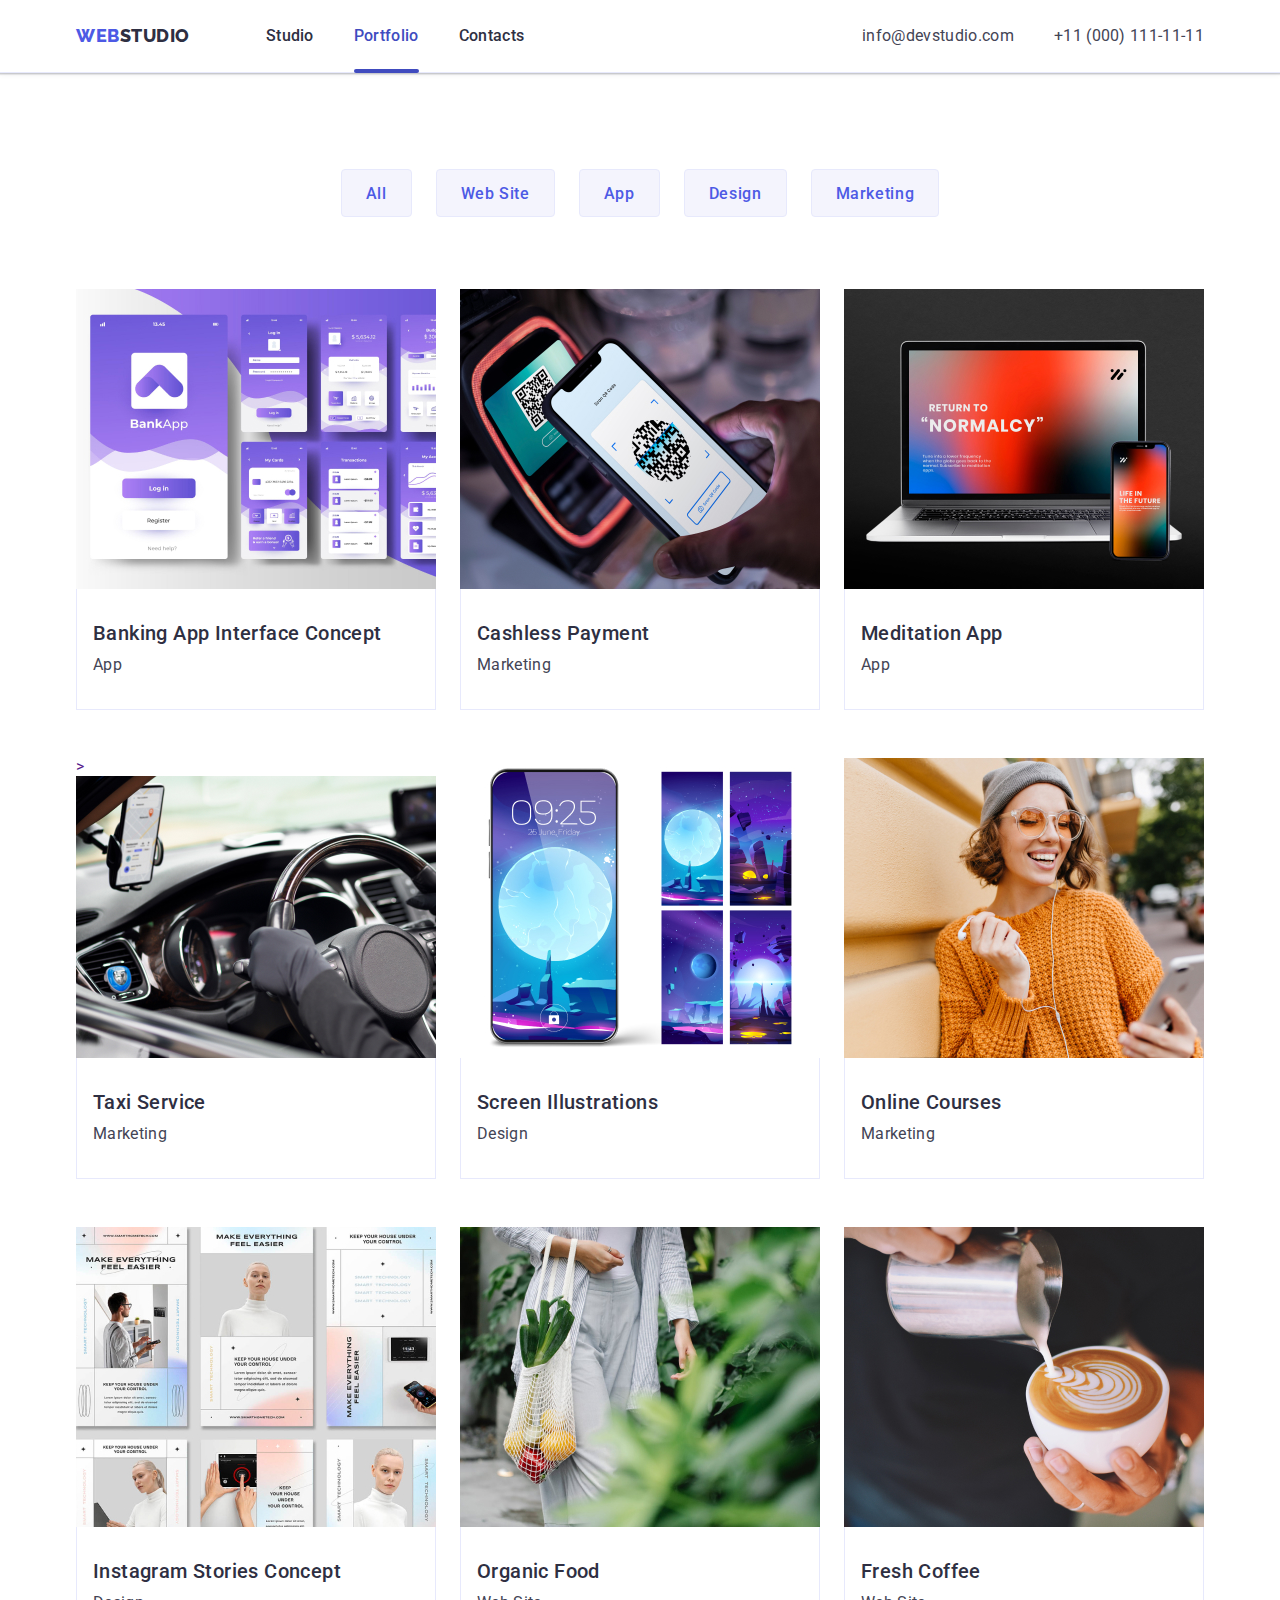
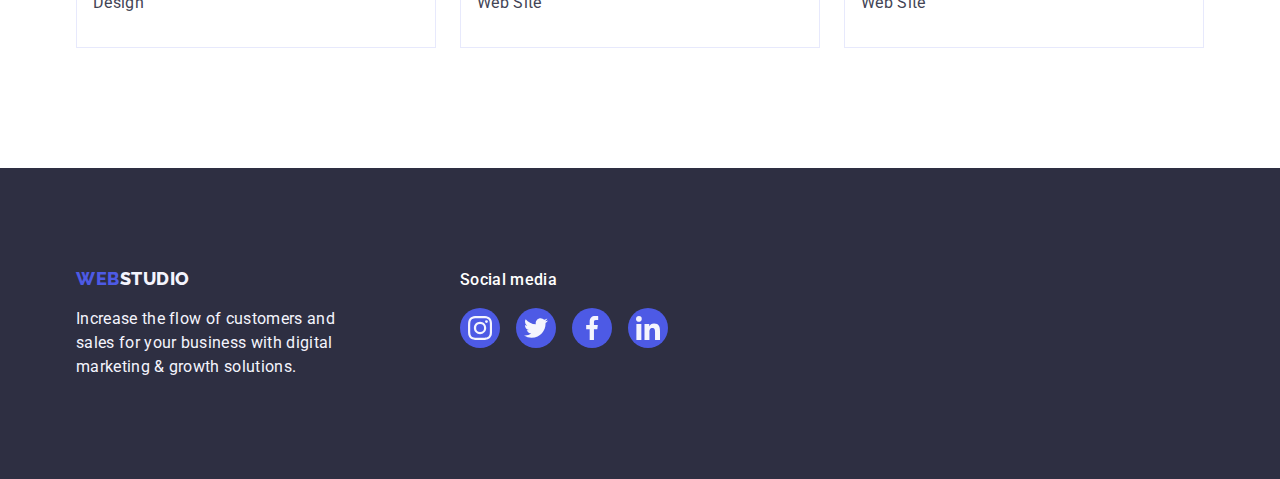
==== portfolio.html @ 95d9a25d "Initial commit" ====
<!DOCTYPE html>
<html lang="en">
  <head>
    <meta charset="UTF-8" />
    <meta http-equiv="X-UA-Compatible" content="IE=edge" />
    <meta name="viewport" content="width=device-width, initial-scale=1.0" />
    <link rel="preconnect" href="https://fonts.googleapis.com" />
    <link rel="preconnect" href="https://fonts.gstatic.com" crossorigin />
    <link
      href="https://fonts.googleapis.com/css2?family=Raleway:wght@800&family=Roboto:wght@400;500;700&display=swap"
      rel="stylesheet"
    />
    <link
      rel="stylesheet"
      href="https://cdnjs.cloudflare.com/ajax/libs/modern-normalize/0.6.0/modern-normalize.min.css"
    />

    <link rel="stylesheet" href="css/styles.css" />
    <title>Web Studio</title>
  </head>
  <body>
    <header class="theheader">
      <div class="index-header container">
        <nav class="index-nav">
          <a href="./index.html" class="logo link"
            >Web<span class="logo-studio-header">Studio</span></a
          >
          <ul class="nav-menu list">
            <li>
              <a href="./index.html" class="nav-list-item link">Studio</a>
            </li>

            <li>
              <a href="./portfolio.html" class="nav-list-item link activepage"
                >Portfolio</a
              >
            </li>

            <li>
              <a href="" class="nav-list-item link">Contacts</a>
            </li>
          </ul>
        </nav>
        <address class="addr">
          <ul class="adresse list">
            <li>
              <a href="mailto:info@devstudio.com" class="contact-list-item link"
                >info@devstudio.com</a
              >
            </li>

            <li>
              <a href="tel:+110001111111" class="contact-list-item link"
                >+11 (000) 111-11-11</a
              >
            </li>
          </ul>
        </address>
      </div>
    </header>
    <main>
      <section class="portfolio-main-section">
        <div class="container">
          <h1 class="visually-hidden">portfolio buttons</h1>
          <ul class="portfolio-button-menu list">
            <li>
              <button type="button" class="portfolio-button">All</button>
            </li>
            <li>
              <button type="button" class="portfolio-button">Web Site</button>
            </li>
            <li>
              <button type="button" class="portfolio-button">App</button>
            </li>
            <li>
              <button type="button" class="portfolio-button">Design</button>
            </li>
            <li>
              <button type="button" class="portfolio-button">Marketing</button>
            </li>
          </ul>
          <ul class="portfolio-list list">
            <li class="portfolio-list-item" tabindex="0">
              <a href="" class="portfolio-card link"
                ><div class="imgtocover">
                  <img src="./images/pf-1.jpg" alt="Banking App" width="360" />

                  <p class="bluebox-text">
                    14 Stylish and User-Friendly App Design Concepts · Task
                    Manager App · Calorie Tracker App · Exotic Fruit Ecommerce
                    App · Cloud Storage App
                  </p>
                </div>
                <div class="portfolio-item-txt">
                  <h2 class="portfolio-name">Banking App Interface Concept</h2>
                  <p class="portfolio-description">App</p>
                </div>
              </a>
            </li>
            <li class="portfolio-list-item" tabindex="0">
              <a href="" class="portfolio-card link"
                ><div class="imgtocover">
                  <img src="./images/pf-2.jpg" alt="QR Payment" width="360" />

                  <p class="bluebox-text">
                    14 Stylish and User-Friendly App Design Concepts · Task
                    Manager App · Calorie Tracker App · Exotic Fruit Ecommerce
                    App · Cloud Storage App
                  </p>
                </div>
                <div class="portfolio-item-txt">
                  <h2 class="portfolio-name">Cashless Payment</h2>
                  <p class="portfolio-description">Marketing</p>
                </div></a
              >
            </li>
            <li class="portfolio-list-item" tabindex="0">
              <a href="" class="portfolio-card link"
                ><div class="imgtocover">
                  <img
                    src="./images/pf-3.jpg"
                    alt="Notebook and phone with Meditation App"
                    width="360"
                  />

                  <p class="bluebox-text">
                    14 Stylish and User-Friendly App Design Concepts · Task
                    Manager App · Calorie Tracker App · Exotic Fruit Ecommerce
                    App · Cloud Storage App
                  </p>
                </div>
                <div class="portfolio-item-txt">
                  <h2 class="portfolio-name">Meditation App</h2>
                  <p class="portfolio-description">App</p>
                </div></a
              >
            </li>
            <li class="portfolio-list-item" tabindex="0">
              <a href="" class="portfolio-card link">
                <div class="imgtocover">
                  >
                  <img
                    src="./images/pf-4.jpg"
                    alt="Driver`s seat"
                    width="360"
                  />
                  <p class="bluebox-text">
                    14 Stylish and User-Friendly App Design Concepts · Task
                    Manager App · Calorie Tracker App · Exotic Fruit Ecommerce
                    App · Cloud Storage App
                  </p>
                </div>
                <div class="portfolio-item-txt">
                  <h2 class="portfolio-name">Taxi Service</h2>
                  <p class="portfolio-description">Marketing</p>
                </div></a
              >
            </li>
            <li class="portfolio-list-item" tabindex="0">
              <a href="" class="portfolio-card link"
                ><div class="imgtocover">
                  <img
                    src="./images/pf-5.jpg"
                    alt="Phone wallpapers with Moon"
                    width="360"
                  />

                  <p class="bluebox-text">
                    14 Stylish and User-Friendly App Design Concepts · Task
                    Manager App · Calorie Tracker App · Exotic Fruit Ecommerce
                    App · Cloud Storage App
                  </p>
                </div>
                <div class="portfolio-item-txt">
                  <h2 class="portfolio-name">Screen Illustrations</h2>
                  <p class="portfolio-description">Design</p>
                </div></a
              >
            </li>
            <li class="portfolio-list-item" tabindex="0">
              <a href="" class="portfolio-card link"
                ><div class="imgtocover">
                  <img
                    src="./images/pf-6.jpg"
                    alt="Woman in orange"
                    width="360"
                  />

                  <p class="bluebox-text">
                    14 Stylish and User-Friendly App Design Concepts · Task
                    Manager App · Calorie Tracker App · Exotic Fruit Ecommerce
                    App · Cloud Storage App
                  </p>
                </div>
                <div class="portfolio-item-txt">
                  <h2 class="portfolio-name">Online Courses</h2>
                  <p class="portfolio-description">Marketing</p>
                </div></a
              >
            </li>
            <li class="portfolio-list-item" tabindex="0">
              <a href="" class="portfolio-card link"
                ><div class="imgtocover">
                  <img
                    src="./images/pf-7.jpg"
                    alt="6 photos of stories concept"
                    width="360"
                  />

                  <p class="bluebox-text">
                    14 Stylish and User-Friendly App Design Concepts · Task
                    Manager App · Calorie Tracker App · Exotic Fruit Ecommerce
                    App · Cloud Storage App
                  </p>
                </div>
                <div class="portfolio-item-txt">
                  <h2 class="portfolio-name">Instagram Stories Concept</h2>
                  <p class="portfolio-description">Design</p>
                </div></a
              >
            </li>
            <li class="portfolio-list-item" tabindex="0">
              <a href="" class="portfolio-card link">
                <div class="imgtocover">
                  <img
                    src="./images/pf-8.jpg"
                    alt="Woman with vegetables"
                    width="360"
                  />

                  <p class="bluebox-text">
                    14 Stylish and User-Friendly App Design Concepts · Task
                    Manager App · Calorie Tracker App · Exotic Fruit Ecommerce
                    App · Cloud Storage App
                  </p>
                </div>
                <div class="portfolio-item-txt">
                  <h2 class="portfolio-name">Organic Food</h2>
                  <p class="portfolio-description">Web Site</p>
                </div></a
              >
            </li>
            <li class="portfolio-list-item" tabindex="0">
              <a href="" class="portfolio-card link"
                ><div class="imgtocover">
                  <img
                    src="./images/pf-9.jpg"
                    alt="Barista pouring milk in coffee"
                    width="360"
                  />

                  <p class="bluebox-text">
                    14 Stylish and User-Friendly App Design Concepts · Task
                    Manager App · Calorie Tracker App · Exotic Fruit Ecommerce
                    App · Cloud Storage App
                  </p>
                </div>
                <div class="portfolio-item-txt">
                  <h2 class="portfolio-name">Fresh Coffee</h2>
                  <p class="portfolio-description">Web Site</p>
                </div></a
              >
            </li>
          </ul>
        </div>
      </section>
    </main>
    <footer class="bottom">
      <div class="index-footer container">
        <!-- <ul class="footer-list list"> -->
        <div class="par1footer">
          <a href="./index.html" class="logo link"
            >Web<span class="logo-studio-footer">Studio</span></a
          >
          <p class="bottom-text">
            Increase the flow of customers and sales for your business with
            digital marketing & growth solutions.
          </p>
        </div>
        <div class="social-media-footer">
          <p class="social-media-title">Social media</p>
          <ul class="social-list social-bottom list">
            <li class="social-list-item">
              <a class="social-circle bottom-circle" href="">
                <svg class="social-team-icon icon" width="24" height="24">
                  <use href="./images/icons.svg#icon-instagram-2"></use></svg
              ></a>
            </li>
            <li class="social-list-item">
              <a class="social-circle bottom-circle" href="">
                <svg class="social-team-icon icon" width="24" height="24">
                  <use href="./images/icons.svg#icon-twitter-1"></use></svg
              ></a>
            </li>
            <li class="social-list-item">
              <a class="social-circle bottom-circle" href="">
                <svg class="social-team-icon icon" width="24" height="24">
                  <use href="./images/icons.svg#icon-facebook-1"></use></svg
              ></a>
            </li>
            <li class="social-list-item">
              <a class="social-circle bottom-circle" href="">
                <svg class="social-team-icon icon" width="24" height="24">
                  <use href="./images/icons.svg#icon-linkedin-1"></use></svg
              ></a>
            </li>
          </ul>
        </div>
      </div>
    </footer>
  </body>
</html>
---- css/styles.css ----
:root {
  --main-text-color: #434455;
  --accent-color: #2e2f42;
  --whity-color: #ffffff;
  --greyish-color: #f4f4fd;
  --hover-color: #404bbf;
  --logolike-color: #4d5ae5;
  --border-color: #e7e9fc;
  --customer-color: #8e8f99;
  --social-green: #31d0aa;
}
body {
  font-family: "Roboto", sans-serif;
  background-color: var(--whity-color);
  color: var(--main-text-color);
}
h1,
h2,
h3,
p {
  margin: 0;
  padding: 0;
}

img {
  display: block;
}
.list {
  list-style-type: none;
  margin: 0;
  padding: 0;
}

.link {
  text-decoration: none;
  display: block;
}
.container {
  width: 1158px;
  margin: 0 auto;
  padding-left: 15px;
  padding-right: 15px;
}
.visually-hidden {
  position: absolute;
  width: 1px;
  height: 1px;
  margin: -1px;
  border: 0;
  padding: 0;

  white-space: nowrap;
  clip-path: inset(100%);
  clip: rect(0 0 0 0);
  overflow: hidden;
}
/* header styling */

.theheader {
  border-bottom: 1px solid var(--border-color);
  box-shadow: 0px 2px 1px rgba(46, 47, 66, 0.08),
    0px 1px 1px rgba(46, 47, 66, 0.16), 0px 1px 6px rgba(46, 47, 66, 0.08);
}
.index-header {
  display: flex;
  align-items: center;
}
.logo {
  margin-right: 76px;
}
.index-nav {
  display: flex;
  align-items: center;
  flex-grow: 1;
}
.nav-menu,
.adresse {
  display: flex;
  gap: 40px;
}

.addresse {
  display: flex;
  gap: 40px;
  justify-content: flex-end;
}

nav {
  display: flex;
}
.logo {
  font-family: "Raleway", sans-serif;
  font-weight: 800;
  font-size: 18px;
  line-height: 1.17;
  text-transform: uppercase;
  color: var(--logolike-color);
  list-style-type: none;
  letter-spacing: 0.03em;
}
.logo-studio-header {
  color: var(--accent-color);
}

.nav-list-item {
  font-weight: 500;
  font-size: 16px;
  line-height: 1.5;
  letter-spacing: 0.02em;
  color: var(--accent-color);
  padding: 24px 0;
  transition: color 250ms;
  transition-timing-function: cubic-bezier(0.4, 0, 0.2, 1);
}
.activepage {
  color: var(--hover-color);
  position: relative;
}

.activepage::after {
  position: absolute;
  content: "";
  left: 0;
  bottom: -1px;
  width: 100%;
  height: 4px;
  background-color: var(--hover-color);
  border-radius: 2px;
}

.nav-list-item:hover,
.nav-list-item:focus,
.contact-list-item:hover,
.contact-list-item:focus {
  color: var(--hover-color);
}

.contact-list-item {
  font-size: 16px;
  line-height: 1.5;
  letter-spacing: 0.02em;
  color: var(--main-text-color);
  padding: 24px 0;
  transition: color 250ms;
  transition-timing-function: cubic-bezier(0.4, 0, 0.2, 1);
}

.addr {
  font-style: normal;
}
/* main styling index*/
/*section 1 index SOLUTIONS*/
.solutions {
  background: linear-gradient(rgba(46, 47, 66, 0.7), rgba(46, 47, 66, 0.7)),
    url(../images/people-office.jpg);
  background-repeat: no-repeat;
  background-position: center;
  background-color: var(--accent-color);
  background-size: cover;
  text-align: center;
  padding: 188px 0;
  max-width: 1440px;
  margin: 0 auto;
}

.solutions-title {
  font-size: 56px;
  line-height: 1.07;
  color: var(--whity-color);
  letter-spacing: 0.02em;
  max-width: 496px;
  text-align: center;
  margin: auto;
}
.solutions-button {
  color: var(--whity-color);
  background-color: var(--logolike-color);
  font-family: inherit;
  font-size: 16px;
  font-weight: 500;
  line-height: 1.5;
  letter-spacing: 0.04em;
  border-radius: 4px;
  cursor: pointer;
  min-width: 169px;
  height: 56px;
  display: block;
  border: none;
  margin: 48px auto 0 auto;
  transition: background-color 250ms;
  transition-timing-function: cubic-bezier(0.4, 0, 0.2, 1);
}
.solutions-button:hover,
.solutions-button:focus {
  background-color: var(--hover-color);
}
/*section 2 index*/
.values {
  padding: 120px 0;
}
.values-list {
  display: flex;
  gap: 24px;
}

.values-list-item {
  flex-basis: calc((100% - 72px) / 4);
}

.box-for-icon {
  width: 264px;
  height: 112px;
  background: var(--greyish-color);
  border-radius: 4px;
  margin-bottom: 8px;
  display: flex;
  justify-content: center;
  align-items: center;
}

.icon {
  display: block;
}
.values-title {
  font-weight: 500;
  font-size: 20px;
  line-height: 1.2;
  letter-spacing: 0.02em;
  color: var(--accent-color);
  margin-bottom: 8px;
}
.values-text {
  font-size: 16px;
  line-height: 1.5;
  letter-spacing: 0.02em;
}

/*section 3 index*/
.what-we-do {
  padding-bottom: 120px;
}
.htitle {
  font-weight: 700;
  font-size: 36px;
  line-height: 1.11;
  text-align: center;
  letter-spacing: 0.02em;
  text-transform: capitalize;
  color: var(--accent-color);
  margin-bottom: 72px;
}
.what-we-do-list {
  display: flex;
  gap: 24px;
}

.what-we-do-list-item {
  flex-basis: calc((100% - 48px) / 3);
}

/*section 4 index*/
.team {
  background-color: var(--greyish-color);
  padding: 120px 0;
}

.team-card {
  background-color: var(--whity-color);
  box-shadow: 0px 1px 6px rgba(46, 47, 66, 0.08),
    0px 1px 1px rgba(46, 47, 66, 0.16), 0px 2px 1px rgba(46, 47, 66, 0.08);
  border-radius: 0px 0px 4px 4px;
  width: calc((100% - 72px) / 4);
}
.team-card-list {
  display: flex;
  gap: 24px;
}

.team-card-txt {
  padding: 32px 0;
}
.team-name {
  font-weight: 500;
  font-size: 20px;
  line-height: 1.2;
  text-align: center;
  letter-spacing: 0.02em;
  color: var(--accent-color);
  margin-bottom: 8px;
}

.team-position {
  font-family: "Roboto";
  font-size: 16px;
  line-height: 1.5;
  text-align: center;
  letter-spacing: 0.02em;
  margin-bottom: 8px;
}
.social-list {
  display: flex;
  gap: 24px;
  justify-content: center;
}
.social-circle {
  width: 100%;
  height: 100%;

  border-radius: 50%;
  background-color: var(--logolike-color);
  transition: background-color 250ms;
  transition-timing-function: cubic-bezier(0.4, 0, 0.2, 1);

  display: flex;
  justify-content: center;
  align-items: center;
}
.social-list-item {
  width: 40px;
  height: 40px;
}

.team-circle:hover,
.team-circle:focus {
  background-color: var(--hover-color);
}

.social-team-icon {
  fill: var(--greyish-color);
}

/*section 5 index */
.customers {
  padding: 120px 0;
}
.customers-list {
  display: flex;
  gap: 24px;
}
.customers-list-item {
  height: 88px;
  width: calc((100% - 120px) / 6);
}
.customers-box {
  height: 100%;
  width: 100%;
  border: 1px solid var(--customer-color);
  border-radius: 4px;
  display: flex;
  justify-content: center;
  align-items: center;
  color: var(--customer-color);
  transition: border-color 250ms cubic-bezier(0.4, 0, 0.2, 1),
    color 250ms cubic-bezier(0.4, 0, 0.2, 1);
}

.customes-icon {
  fill: currentColor;
}

.customers-box:hover,
.customers-box:focus {
  border-color: var(--hover-color);
  color: var(--hover-color);
}

.customers-icon {
  fill: currentColor;
}

/* footer */
.bottom {
  background-color: var(--accent-color);
  padding: 100px 0;
}
.index-footer {
  display: flex;
  align-items: baseline;
}
.par1footer {
  margin-right: 120px;
}
.logo-studio-footer {
  color: var(--greyish-color);
}
.bottom-text {
  font-size: 16px;
  line-height: 1.5;
  letter-spacing: 0.02em;
  color: var(--greyish-color);
  max-width: 264px;
  margin-top: 17.5px;
}

.social-bottom {
  padding: 0;
  gap: 16px;
}
.bottom-circle:hover,
.bottom-circle:focus {
  background-color: var(--social-green);
}

.social-media-title {
  font-weight: 500;
  font-size: 16px;
  line-height: 1.5;
  letter-spacing: 0.02em;
  color: var(--whity-color);
  margin-bottom: 16px;
}
/* main styling portfolio */

.portfolio-main-section {
  padding: 96px 0 120px 0;
}
.portfolio-button-menu {
  display: flex;
  gap: 24px;
  justify-content: center;
  margin-bottom: 72px;
}
.portfolio-button {
  background: var(--greyish-color);
  border: 1px solid var(--border-color);
  font-family: "Roboto", sans-serif;
  font-weight: 500;
  font-size: 16px;
  line-height: 1.5;
  text-align: center;
  letter-spacing: 0.04em;
  color: var(--logolike-color);
  cursor: pointer;
  height: 48px;
  padding: 12px 24px;
  border-radius: 4px;
  transition: color 250ms cubic-bezier(0.4, 0, 0.2, 1),
    background-color 250ms cubic-bezier(0.4, 0, 0.2, 1),
    border-color 250ms cubic-bezier(0.4, 0, 0.2, 1),
    box-shadow 250ms cubic-bezier(0.4, 0, 0.2, 1);
}
.portfolio-button:hover,
.portfolio-button:focus {
  background-color: var(--hover-color);
  color: var(--whity-color);
  border: 1px solid transparent;
  box-shadow: 0px 3px 1px rgba(0, 0, 0, 0.1), 0px 2px 1px rgba(0, 0, 0, 0.08),
    0px 2px 2px rgba(0, 0, 0, 0.12);
}

.portfolio-list {
  display: flex;
  flex-wrap: wrap;
  column-gap: 24px;
  row-gap: 48px;
}

.portfolio-list-item {
  width: calc((100% - 48px) / 3);
}
.portfolio-card {
  transition: box-shadow 250ms;
  transition-timing-function: cubic-bezier(0.4, 0, 0.2, 1);
}
.portfolio-card:hover,
.portfolio-card:focus {
  box-shadow: 0px 1px 6px rgba(46, 47, 66, 0.08),
    0px 1px 1px rgba(46, 47, 66, 0.16), 0px 2px 1px rgba(46, 47, 66, 0.08);
}
.imgtocover {
  position: relative;
  height: 300px;
  overflow: hidden;
}

.portfolio-card:hover .bluebox-text,
.portfolio-card:focus .bluebox-text {
  transform: translateY(0);
}

.bluebox-text {
  position: absolute;
  top: 0;

  font-size: 16px;
  line-height: 1.5;
  letter-spacing: 0.02em;
  color: var(--greyish-color);
  padding: 40px 32px;
  background-color: var(--logolike-color);
  height: 100%;
  width: 100%;
  transform: translateY(100%);
  transition: transform 250ms cubic-bezier(0.4, 0, 0.2, 1);
}
.portfolio-item-txt {
  padding: 32px 16px;
  border: 1px solid var(--border-color);
  border-top: none;
}
.portfolio-name {
  font-weight: 500;
  font-size: 20px;
  line-height: 1.2;
  letter-spacing: 0.02em;
  color: var(--accent-color);
  margin-bottom: 8px;
}

.portfolio-description {
  font-size: 16px;
  line-height: 1.5;
  letter-spacing: 0.02em;
  color: var(--main-text-color);
}

.modal {
  position: fixed;
  top: 0;
  left: 0;
  width: 100%;
  height: 100%;
  background-color: rgba(46, 47, 66, 0.4);
  transition: opacity 250ms cubic-bezier(0.4, 0, 0.2, 1),
    visibility 250ms cubic-bezier(0.4, 0, 0.2, 1);
}

.is-hidden {
  opacity: 0;
  visibility: hidden;
  pointer-events: none;
}

.modal-window {
  position: absolute;
  top: 50%;
  left: 50%;
  transform: translate(-50%, -50%) scale(1);
  width: 408px;
  min-height: 584px;
  background: #fcfcfc;
  box-shadow: 0px 1px 1px rgba(0, 0, 0, 0.14), 0px 1px 3px rgba(0, 0, 0, 0.12),
    0px 2px 1px rgba(0, 0, 0, 0.2);
  border-radius: 4px;
  transition: transform 250ms cubic-bezier(0.4, 0, 0.2, 1);
}

.close-modal {
  position: absolute;
  top: 24px;
  right: 24px;
  width: 24px;
  height: 24px;
  border-radius: 50%;
  display: flex;
  align-items: center;
  justify-content: center;
  background-color: #e7e9fc;
  border: 1px solid rgba(0, 0, 0, 0.1);
  padding: 0;
  cursor: pointer;
  transition: background-color 250ms cubic-bezier(0.4, 0, 0.2, 1),
    border 250ms cubic-bezier(0.4, 0, 0.2, 1);
}
.close-modal:hover,
.close-modal:focus {
  background-color: var(--hover-color);
  border: none;
}

.close-modal:hover .close-icon,
.close-modal:focus .close-icon {
  fill: var(--whity-color);
}

.close-icon {
  transition: fill 250ms cubic-bezier(0.4, 0, 0.2, 1);
}
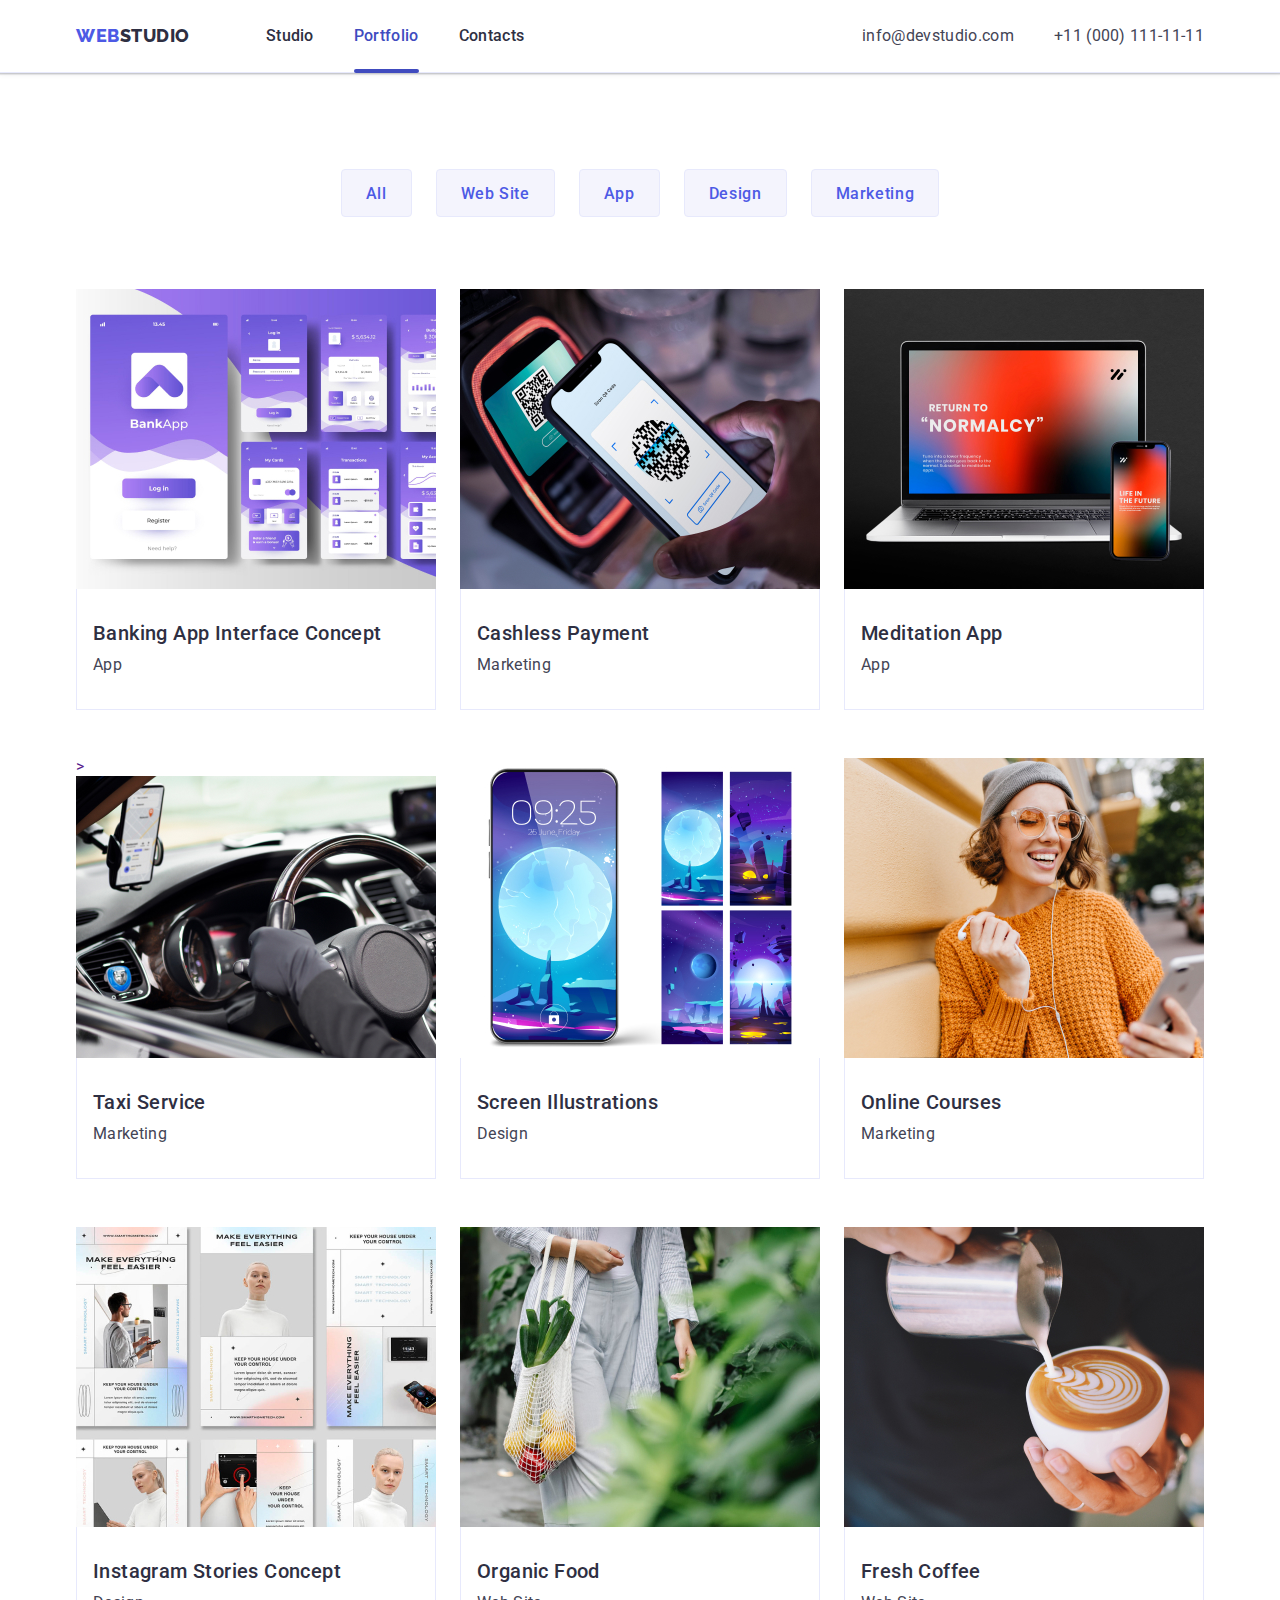
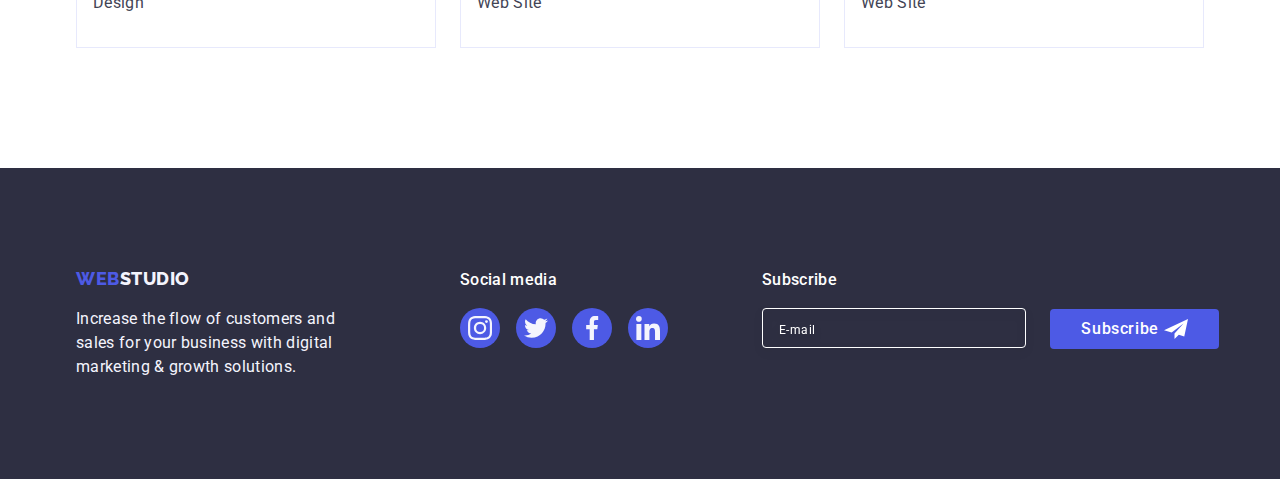
==== commit c482fe3b: "upd" ====
--- a/portfolio.html
+++ b/portfolio.html
@@ -267,7 +267,6 @@
     </main>
     <footer class="bottom">
       <div class="index-footer container">
-        <!-- <ul class="footer-list list"> -->
         <div class="par1footer">
           <a href="./index.html" class="logo link"
             >Web<span class="logo-studio-footer">Studio</span></a
@@ -278,7 +277,7 @@
           </p>
         </div>
         <div class="social-media-footer">
-          <p class="social-media-title">Social media</p>
+          <p class="footer-title">Social media</p>
           <ul class="social-list social-bottom list">
             <li class="social-list-item">
               <a class="social-circle bottom-circle" href="">
@@ -306,6 +305,28 @@
             </li>
           </ul>
         </div>
+        <div class="subscribe-footer">
+          <label for="footer-mail" class="footer-title">Subscribe</label>
+
+          <ul class="subscribe-list list">
+            <li>
+              <input
+                type="text"
+                class="footer-mail"
+                id="footer-mail"
+                placeholder="E-mail"
+              />
+            </li>
+            <li>
+              <button type="button" class="solutions-button subscribe-button">
+                <span>Subscribe</span>
+                <svg class="subscribe-icon icon" width="24" height="24">
+                  <use href="./images/icons.svg#icon-Frame-3"></use>
+                </svg>
+              </button>
+            </li>
+          </ul>
+        </div>
       </div>
     </footer>
   </body>
--- a/css/styles.css
+++ b/css/styles.css
@@ -374,6 +374,7 @@
   padding: 100px 0;
 }
 .index-footer {
+  position: relative;
   display: flex;
   align-items: baseline;
 }
@@ -401,14 +402,63 @@
   background-color: var(--social-green);
 }
 
-.social-media-title {
+.footer-title {
   font-weight: 500;
   font-size: 16px;
   line-height: 1.5;
   letter-spacing: 0.02em;
   color: var(--whity-color);
   margin-bottom: 16px;
-}
+  display: block;
+}
+
+.subscribe-list
+{
+  display: flex;
+  align-items:baseline;
+  gap: 24px;
+}
+.subscribe-footer
+{
+  position: absolute;
+  right: 0px;
+}
+.footer-mail
+{background-color: transparent;
+  border: 1px solid #FFFFFF;
+filter: drop-shadow(0px 4px 4px rgba(0, 0, 0, 0.15));
+border-radius: 4px;
+width: 264px;
+height: 40px;
+padding: 0 16px;
+color: var(--whity-color);}
+.footer-mail::placeholder
+{
+  font-size: 12px;
+line-height: 2;
+
+display: flex;
+align-items: center;
+letter-spacing: 0.04em;
+color: var(--whity-color);
+}
+.subscribe-button
+{
+display: inline-block;
+padding: 8px 16px;
+width: 165px;
+height: 40px;
+margin: 0;
+}
+
+
+
+.subscribe-icon
+{display: inline-block;
+vertical-align: middle;
+fill: var(--whity-color);
+}
+
 /* main styling portfolio */
 
 .portfolio-main-section {
@@ -513,7 +563,7 @@
   letter-spacing: 0.02em;
   color: var(--main-text-color);
 }
-
+/** MODAL STYLING **/
 .modal {
   position: fixed;
   top: 0;
@@ -543,6 +593,7 @@
     0px 2px 1px rgba(0, 0, 0, 0.2);
   border-radius: 4px;
   transition: transform 250ms cubic-bezier(0.4, 0, 0.2, 1);
+  padding: 72px 24px 24px 24px;
 }
 
 .close-modal {
@@ -576,3 +627,109 @@
 .close-icon {
   transition: fill 250ms cubic-bezier(0.4, 0, 0.2, 1);
 }
+.modal-field
+{
+  height: 100%;
+}
+.modal-title
+{
+
+  font-weight: 500;
+font-size: 16px;
+line-height: 1.5;
+text-align: center;
+letter-spacing: 0.02em;
+color: var(--accent-color);
+margin-bottom: 16px;
+}
+
+.form-label
+{
+  display: inline-block;
+  font-size: 12px;
+line-height: 1.17;
+letter-spacing: 0.04em;
+color: var(--customer-color);
+padding-bottom: 4px;
+}
+.form-input
+{
+  width: 100%;
+  height: 40px;
+  background-color: transparent;
+  border: 1px solid rgba(46, 47, 66, 0.4);
+border-radius: 4px;
+outline: none;
+padding: 0 0 0 38px;
+}
+
+.form-input:focus + .modal-icon
+{
+  
+  fill: var(--logolike-color);
+}
+.form-input:focus
+{border: 1px solid var(--logolike-color);
+}
+
+
+.input-wrap
+{
+  position: relative;
+  margin-bottom: 8px;
+
+}
+.modal-icon
+{
+  position: absolute;
+fill:var(--accent-color);
+left: 16px;
+top: 50%;
+transform: translateY(-50%);
+}
+
+
+.txtarea
+{resize:none;
+height: 120px;
+padding: 8px 16px;}
+
+.txtarea::placeholder
+{
+  font-size: 12px;
+line-height: 1.17;
+letter-spacing: 0.04em;
+color: rgba(46, 47, 66, 0.4);
+}
+
+.iaccept
+{
+  font-size: 12px;
+line-height: 1.17;
+letter-spacing: 0.04em;
+color: var(--customer-color);
+}
+
+.modal-check-box
+{
+  width: 16px;
+  height: 16px;
+  border: 1px solid rgba(46, 47, 66, 0.4);
+border-radius: 2px;
+flex: none;
+
+}
+
+.agree-wrap
+{
+  display:flex;
+  align-items: center;
+  gap: 8px;
+  margin-top: 16px;
+}
+
+.modal-send-button {
+
+  margin: 24px auto 0 auto;
+  
+}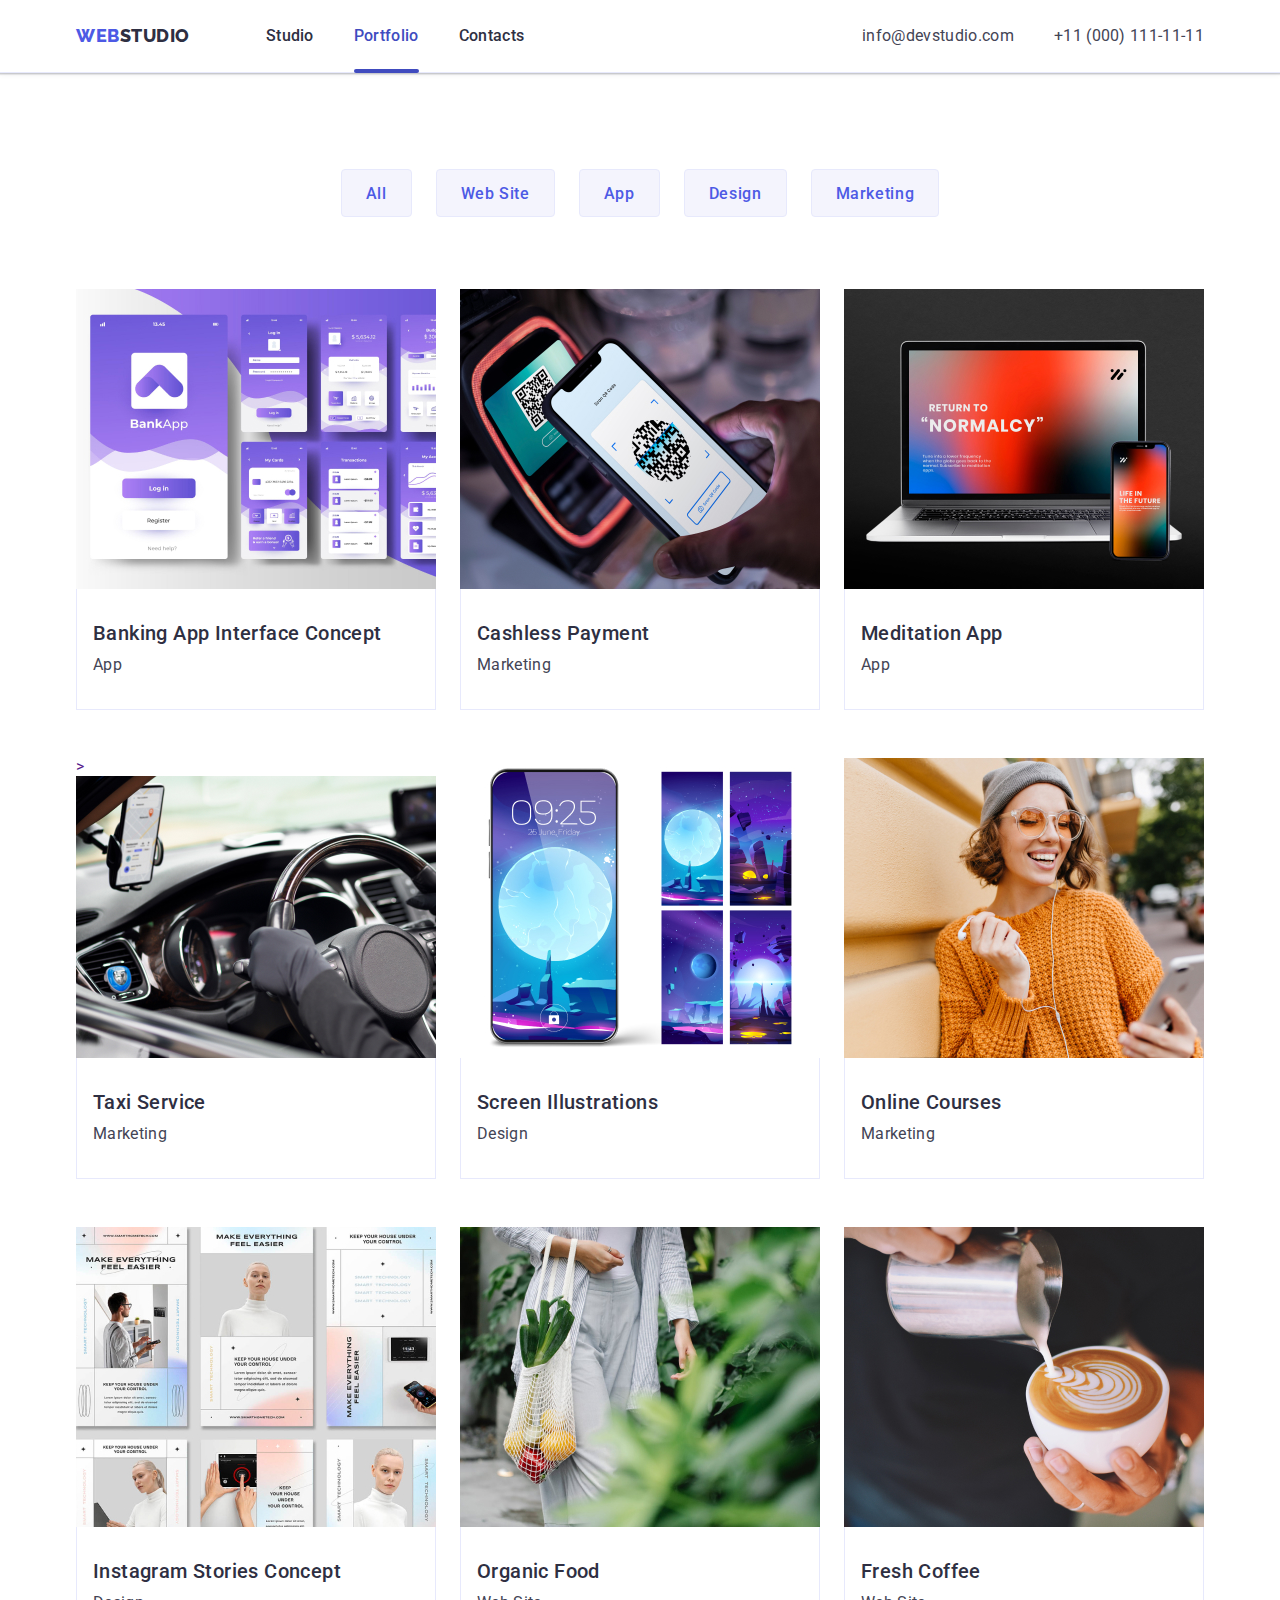
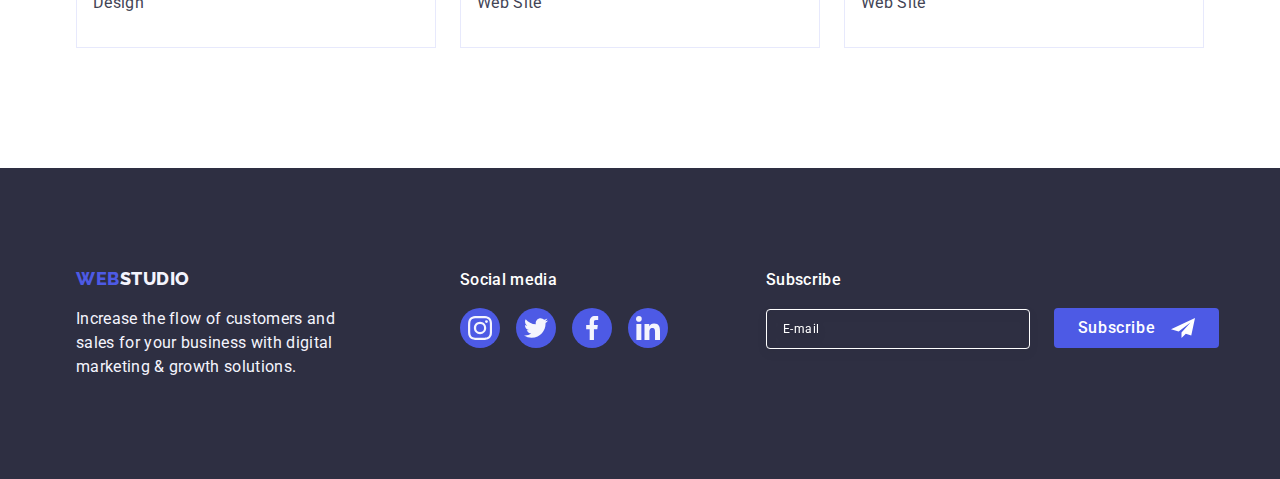
==== commit 31f10ac8: "upd" ====
--- a/portfolio.html
+++ b/portfolio.html
@@ -306,26 +306,28 @@
           </ul>
         </div>
         <div class="subscribe-footer">
-          <label for="footer-mail" class="footer-title">Subscribe</label>
-
-          <ul class="subscribe-list list">
-            <li>
+          <p class="footer-title">Subscribe</p>
+
+          <form class="subscribe-list">
+            <label  class="email-label">
               <input
-                type="text"
+                type="email"
                 class="footer-mail"
+                name="email"
                 id="footer-mail"
                 placeholder="E-mail"
               />
-            </li>
-            <li>
-              <button type="button" class="solutions-button subscribe-button">
-                <span>Subscribe</span>
+           </label>
+              
+              <button type="submit" class="solutions-button subscribe-button">
+                Subscribe
                 <svg class="subscribe-icon icon" width="24" height="24">
                   <use href="./images/icons.svg#icon-Frame-3"></use>
                 </svg>
               </button>
-            </li>
-          </ul>
+            
+              
+          </form>
         </div>
       </div>
     </footer>
--- a/css/styles.css
+++ b/css/styles.css
@@ -430,8 +430,12 @@
 border-radius: 4px;
 width: 264px;
 height: 40px;
-padding: 0 16px;
-color: var(--whity-color);}
+padding-left:16px;
+color: var(--whity-color);
+  font-size: 12px;
+line-height: 1.5;
+letter-spacing: 0.04em
+;}
 .footer-mail::placeholder
 {
   font-size: 12px;
@@ -444,9 +448,11 @@
 }
 .subscribe-button
 {
-display: inline-block;
+display: flex;
+  justify-content: center;
+  align-items: center;
 padding: 8px 16px;
-width: 165px;
+min-width: 165px;
 height: 40px;
 margin: 0;
 }
@@ -457,6 +463,7 @@
 {display: inline-block;
 vertical-align: middle;
 fill: var(--whity-color);
+margin-left: 16px;
 }
 
 /* main styling portfolio */
@@ -630,6 +637,7 @@
 .modal-field
 {
   height: 100%;
+margin-bottom: 8px;
 }
 .modal-title
 {
@@ -645,12 +653,12 @@
 
 .form-label
 {
-  display: inline-block;
+  display: block;
   font-size: 12px;
 line-height: 1.17;
 letter-spacing: 0.04em;
 color: var(--customer-color);
-padding-bottom: 4px;
+margin-bottom: 4px;
 }
 .form-input
 {
@@ -661,6 +669,8 @@
 border-radius: 4px;
 outline: none;
 padding: 0 0 0 38px;
+outline: transparent;
+transition: border-color 250ms cubic-bezier(0.4, 0, 0.2, 1);
 }
 
 .form-input:focus + .modal-icon
@@ -676,7 +686,7 @@
 .input-wrap
 {
   position: relative;
-  margin-bottom: 8px;
+ 
 
 }
 .modal-icon
@@ -686,13 +696,26 @@
 left: 16px;
 top: 50%;
 transform: translateY(-50%);
+transition: fill 250ms cubic-bezier(0.4, 0, 0.2, 1);
+}
+
+.txtdiv
+{
+  margin-bottom: 16px;
 }
 
 
 .txtarea
 {resize:none;
 height: 120px;
-padding: 8px 16px;}
+padding: 8px 16px;
+font-size: 12px;
+line-height: 1.17;
+letter-spacing: 0.04em;
+color: rgba(46, 47, 66, 0.4);
+
+
+}
 
 .txtarea::placeholder
 {
@@ -725,11 +748,11 @@
   display:flex;
   align-items: center;
   gap: 8px;
-  margin-top: 16px;
+  margin-bottom: 24px;
 }
 
 .modal-send-button {
 
-  margin: 24px auto 0 auto;
+  margin: 0 auto;
   
 }